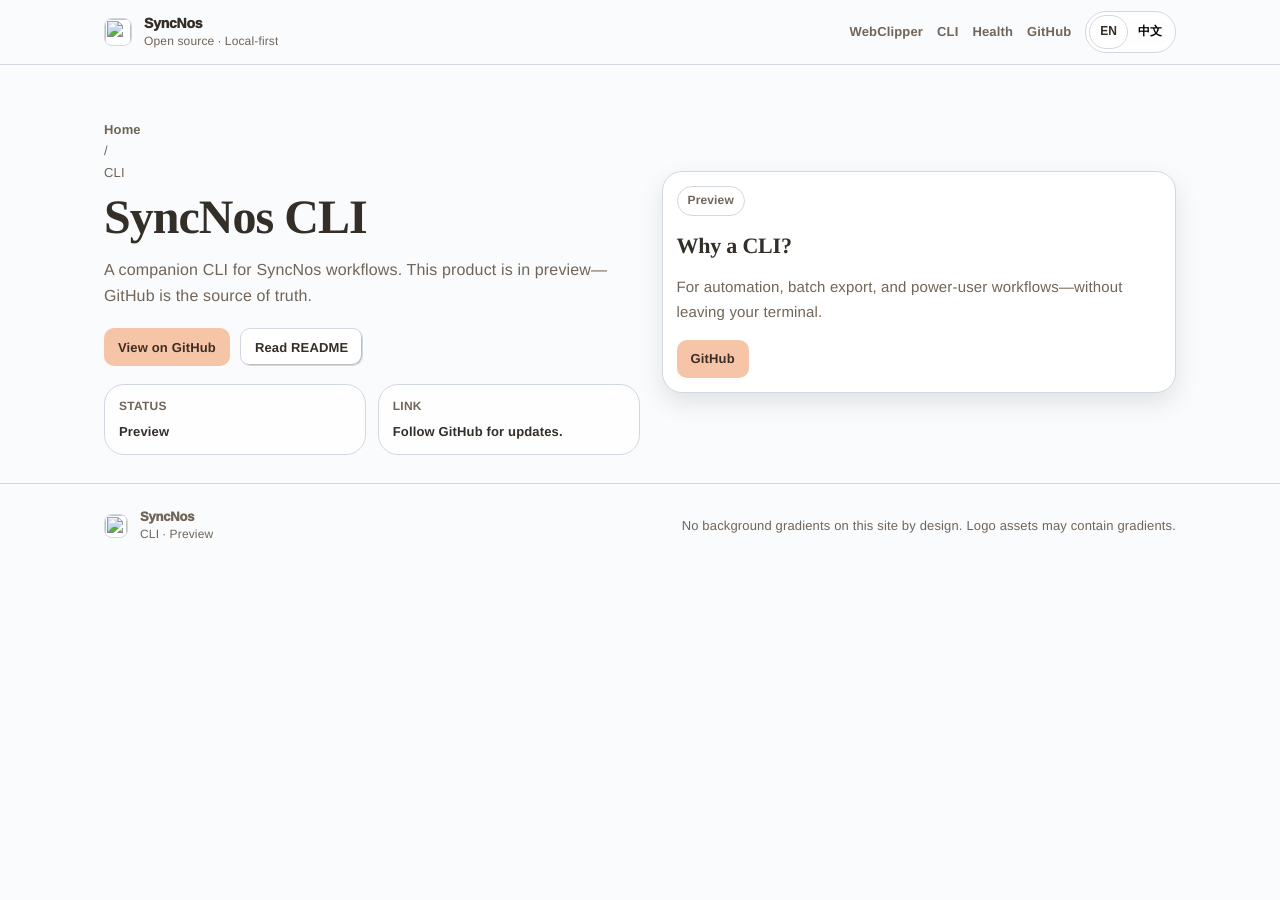
==== cli/index.html @ 14abb3d2 "feat: add product pages" ====
<!doctype html>
<html lang="en" data-lang="en">
  <head>
    <meta charset="UTF-8" />
    <meta name="viewport" content="width=device-width, initial-scale=1.0" />
    <title>SyncNos CLI</title>
    <meta name="description" content="SyncNos CLI (preview). Follow the GitHub repository for the latest status." />
    <link rel="icon" href="../assets/icon-128.png" />
    <link rel="stylesheet" href="../assets/site.css" />
  </head>
  <body>
    <header class="sn-nav" role="banner">
      <div class="container sn-nav-inner">
        <a class="brand" href="../" aria-label="SyncNos home">
          <div class="brand-mark" aria-hidden="true">
            <img src="../assets/icon-128.png" alt="" />
          </div>
          <div style="min-width: 0">
            <div class="brand-title">SyncNos</div>
            <div class="brand-subtitle">
              <span class="lang-en">Open source · Local-first</span>
              <span class="lang-zh">开源 · 本地优先</span>
            </div>
          </div>
        </a>

        <nav class="nav-links" aria-label="Primary">
          <a class="nav-link" href="../webclipper/">
            <span class="lang-en">WebClipper</span>
            <span class="lang-zh">WebClipper</span>
          </a>
          <a class="nav-link" href="../cli/">
            <span class="lang-en">CLI</span>
            <span class="lang-zh">CLI</span>
          </a>
          <a class="nav-link" href="../health/">
            <span class="lang-en">Health</span>
            <span class="lang-zh">Health</span>
          </a>
          <a class="nav-link" href="https://github.com/SyncNos/SyncNos-CLI" target="_blank" rel="noreferrer">
            <span class="lang-en">GitHub</span>
            <span class="lang-zh">GitHub</span>
          </a>

          <div class="lang-pill" role="group" aria-label="Language">
            <button type="button" data-set-lang="en" aria-pressed="false">EN</button>
            <button type="button" data-set-lang="zh" aria-pressed="false">中文</button>
          </div>
        </nav>
      </div>
    </header>

    <main>
      <section class="hero">
        <div class="container hero-grid">
          <div>
            <div class="crumbs">
              <a href="../">
                <span class="lang-en">Home</span>
                <span class="lang-zh">首页</span>
              </a>
              <span aria-hidden="true"> / </span>
              <span>
                <span class="lang-en">CLI</span>
                <span class="lang-zh">CLI</span>
              </span>
            </div>

            <h1 style="margin-top: 10px">
              <span class="lang-en">SyncNos CLI</span>
              <span class="lang-zh">SyncNos CLI</span>
            </h1>

            <p class="lede">
              <span class="lang-en"
                >A companion CLI for SyncNos workflows. This product is in preview—GitHub is the source of truth.</span
              >
              <span class="lang-zh">SyncNos 工作流的命令行工具。当前为预告阶段：进展以 GitHub 为准。</span>
            </p>

            <div class="hero-actions">
              <a class="sn-btn sn-btn--filled" href="https://github.com/SyncNos/SyncNos-CLI" target="_blank" rel="noreferrer">
                <span class="lang-en">View on GitHub</span>
                <span class="lang-zh">去 GitHub 看源码</span>
              </a>
              <a class="sn-btn" href="https://github.com/SyncNos/SyncNos-CLI#readme" target="_blank" rel="noreferrer">
                <span class="lang-en">Read README</span>
                <span class="lang-zh">看 README</span>
              </a>
            </div>

            <div class="kpis" aria-label="Status">
              <div class="kpi">
                <div class="label">
                  <span class="lang-en">STATUS</span>
                  <span class="lang-zh">状态</span>
                </div>
                <div class="value">
                  <span class="lang-en">Preview</span>
                  <span class="lang-zh">预告</span>
                </div>
              </div>
              <div class="kpi">
                <div class="label">
                  <span class="lang-en">LINK</span>
                  <span class="lang-zh">入口</span>
                </div>
                <div class="value">
                  <span class="lang-en">Follow GitHub for updates.</span>
                  <span class="lang-zh">关注 GitHub 获取更新。</span>
                </div>
              </div>
            </div>
          </div>

          <div class="proof" aria-label="Preview card">
            <article class="card" style="padding: 14px">
              <div class="badge">
                <span class="lang-en">Preview</span>
                <span class="lang-zh">预告</span>
              </div>
              <h2 class="section-title" style="margin-top: 12px">
                <span class="lang-en">Why a CLI?</span>
                <span class="lang-zh">为什么要 CLI？</span>
              </h2>
              <p class="muted" style="margin: 0; max-width: 70ch">
                <span class="lang-en">For automation, batch export, and power-user workflows—without leaving your terminal.</span>
                <span class="lang-zh">用于自动化、批量导出与高频工作流：不离开终端。</span>
              </p>
              <div class="hero-actions" style="margin-top: 14px">
                <a class="sn-btn sn-btn--filled" href="https://github.com/SyncNos/SyncNos-CLI" target="_blank" rel="noreferrer">
                  <span class="lang-en">GitHub</span>
                  <span class="lang-zh">GitHub</span>
                </a>
              </div>
            </article>
          </div>
        </div>
      </section>

      <section class="footer" role="contentinfo">
        <div class="container footer-inner">
          <div class="brand" aria-label="Brand footer">
            <div class="brand-mark" aria-hidden="true" style="width: 24px; height: 24px">
              <img src="../assets/icon-128.png" alt="" />
            </div>
            <div>
              <div class="brand-title" style="font-size: 13px">SyncNos</div>
              <div class="brand-subtitle">
                <span class="lang-en">CLI · Preview</span>
                <span class="lang-zh">CLI · 预告</span>
              </div>
            </div>
          </div>
          <div class="fineprint">
            <span class="lang-en">No background gradients on this site by design. Logo assets may contain gradients.</span>
            <span class="lang-zh">本页刻意不使用渐变背景；Logo 素材自带渐变不在限制范围内。</span>
          </div>
        </div>
      </section>
    </main>

    <script src="../assets/site.js"></script>
  </body>
</html>
---- assets/site.css ----
:root {
  color-scheme: light dark;

  /* ===== SyncNos WebClipper tokens (copied) ===== */
  --bg-primary: rgb(250 251 252);
  --bg-sunken: rgb(255 255 255);
  --bg-card: rgb(255 255 255);
  --bg-overlay: rgba(0, 0, 0, 0.42);

  --text-primary: rgb(52 46 40);
  --text-secondary: rgb(113 101 89);

  --accent: rgb(246 196 166);
  --accent-foreground: rgb(62 45 36);
  --accent-hover: rgba(246, 196, 166, 0.86);
  --accent-active: rgb(234 182 150);
  --secondary: rgb(123 196 160);
  --secondary-foreground: rgb(26 43 34);
  --tertiary: rgb(232 200 106);
  --tertiary-foreground: rgb(44 48 56);

  --error: rgb(229 62 62);
  --error-foreground: rgb(255 255 255);
  --warning: rgb(214 158 46);
  --warning-foreground: rgb(44 48 56);
  --success: rgb(56 161 105);
  --success-foreground: rgb(255 255 255);
  --info: rgb(49 130 206);
  --info-foreground: rgb(255 255 255);

  --border: rgb(210 216 226);
  --focus-ring: var(--accent);
  --card-shadow: 0 10px 24px rgb(0 0 0 / 10%);
  --surface-inset-highlight: rgb(255 255 255 / 55%);

  --markdown-font-medium:
    'Charter', 'Iowan Old Style', 'Palatino Linotype', 'Georgia', 'Noto Serif CJK SC', 'Source Han Serif SC',
    'Songti SC', serif;
  --markdown-font-notion:
    ui-sans-serif, -apple-system, BlinkMacSystemFont, 'Segoe UI', 'Inter', 'Noto Sans CJK SC', 'Source Han Sans SC',
    'PingFang SC', 'Hiragino Sans GB', 'Microsoft YaHei', sans-serif;

  --radius-outer: 24px;
  --radius-card: 20px;
  --radius-control: 12px;
  --radius-chip: 10px;
  --radius-inline: 8px;
  --radius-pill: 999px;

  --page-max: 1120px;
  --page-gutter: 24px;
}

@media (prefers-color-scheme: dark) {
  :root {
    --bg-primary: rgb(26 28 32);
    --bg-sunken: rgb(20 22 24);
    --bg-card: rgb(38 40 48);
    --bg-overlay: rgba(0, 0, 0, 0.65);

    --text-primary: rgb(220 224 232);
    --text-secondary: rgb(139 145 154);

    --accent: rgb(255 212 194);
    --accent-foreground: rgb(26 28 32);
    --accent-hover: rgba(255, 212, 194, 0.85);
    --accent-active: rgb(240 198 180);
    --secondary: rgb(106 175 142);
    --secondary-foreground: rgb(26 28 32);
    --tertiary: rgb(212 184 94);
    --tertiary-foreground: rgb(26 28 32);

    --error: rgb(252 129 129);
    --error-foreground: rgb(26 28 32);
    --warning: rgb(236 201 75);
    --warning-foreground: rgb(26 28 32);
    --success: rgb(104 211 145);
    --success-foreground: rgb(26 28 32);
    --info: rgb(99 179 237);
    --info-foreground: rgb(26 28 32);

    --border: rgb(54 56 64);
    --card-shadow: 0 12px 28px rgb(0 0 0 / 36%);
    --surface-inset-highlight: rgb(255 255 255 / 14%);
  }
}

* {
  box-sizing: border-box;
}

html,
body {
  height: 100%;
}

body {
  margin: 0;
  background: var(--bg-primary);
  color: var(--text-primary);
  font: 15px/1.65 var(--markdown-font-notion);
  letter-spacing: 0.01em;
  text-rendering: geometricPrecision;
}

a {
  color: inherit;
  text-decoration: none;
}

a:hover {
  text-decoration: underline;
  text-decoration-thickness: 1px;
  text-underline-offset: 3px;
}

.container {
  max-width: var(--page-max);
  margin: 0 auto;
  padding: 0 var(--page-gutter);
}

.sn-nav {
  position: sticky;
  top: 0;
  z-index: 20;
  background: color-mix(in srgb, var(--bg-primary) 88%, transparent);
  backdrop-filter: blur(10px) saturate(150%);
  border-bottom: 1px solid var(--border);
}

.sn-nav-inner {
  display: flex;
  align-items: center;
  justify-content: space-between;
  gap: 16px;
  min-height: 64px;
}

.brand {
  display: flex;
  align-items: center;
  gap: 12px;
  min-width: 0;
}

.brand-mark {
  width: 28px;
  height: 28px;
  border-radius: var(--radius-inline);
  border: 1px solid var(--border);
  background: var(--bg-card);
  display: grid;
  place-items: center;
  overflow: hidden;
}

.brand-mark img {
  width: 100%;
  height: 100%;
  display: block;
}

.brand-title {
  font-weight: 950;
  letter-spacing: -0.015em;
  font-size: 14px;
  line-height: 1.1;
}

.brand-subtitle {
  font-size: 12px;
  color: var(--text-secondary);
  line-height: 1.2;
  margin-top: 3px;
  white-space: nowrap;
  overflow: hidden;
  text-overflow: ellipsis;
  max-width: 42vw;
}

.nav-links {
  display: flex;
  align-items: center;
  gap: 14px;
}

@media (max-width: 860px) {
  .nav-links .nav-link {
    display: none;
  }
}

.nav-link {
  color: var(--text-secondary);
  font-weight: 850;
  font-size: 13px;
}

.lang-pill {
  display: inline-flex;
  align-items: center;
  padding: 3px;
  border-radius: var(--radius-pill);
  border: 1px solid var(--border);
  background: color-mix(in srgb, var(--bg-card) 88%, transparent);
  backdrop-filter: blur(8px);
}

.lang-pill button {
  appearance: none;
  border: 0;
  background: transparent;
  padding: 6px 10px;
  font: inherit;
  font-size: 12px;
  font-weight: 900;
  border-radius: var(--radius-pill);
  cursor: pointer;
}

.lang-pill button[aria-pressed='true'] {
  background: var(--bg-sunken);
  color: var(--text-primary);
  border: 1px solid var(--border);
}

.sn-btn {
  appearance: none;
  font: inherit;
  text-decoration: none;
  user-select: none;
  display: inline-flex;
  align-items: center;
  justify-content: center;
  gap: 8px;
  min-height: 38px;
  padding: 0 14px;
  border-radius: var(--radius-chip);
  cursor: pointer;
  font-size: 13px;
  font-weight: 900;
  line-height: 1;
  --btn-surface: var(--bg-card);
  --btn-stroke-tl: color-mix(in srgb, var(--btn-surface) 62%, white);
  --btn-stroke-br: color-mix(in srgb, var(--btn-surface) 74%, black);
  border: 1px solid var(--border);
  background: var(--bg-card);
  color: var(--text-primary);
  box-shadow:
    inset 1px 1px 0 var(--btn-stroke-tl),
    inset -1px -1px 0 var(--btn-stroke-br);
  transition:
    background-color 160ms ease,
    border-color 160ms ease,
    color 160ms ease,
    box-shadow 120ms ease,
    transform 120ms ease,
    opacity 160ms ease;
}

.sn-btn:hover {
  text-decoration: none;
}

.sn-btn:active {
  box-shadow:
    inset 1px 1px 0 var(--btn-stroke-br),
    inset -1px -1px 0 var(--btn-stroke-tl);
  transform: translateY(1px);
}

.sn-btn:focus-visible {
  outline: 2px solid var(--focus-ring);
  outline-offset: 2px;
}

.sn-btn--filled {
  --btn-surface: var(--accent);
  border: 0;
  background: var(--accent);
  color: var(--accent-foreground);
  box-shadow: none;
}

.sn-btn--filled:hover {
  background: var(--accent-hover);
}

.sn-btn--filled:active {
  background: var(--accent-active);
}

.sn-btn--ghost {
  background: color-mix(in srgb, var(--bg-card) 88%, transparent);
  backdrop-filter: blur(8px);
}

.badge {
  display: inline-flex;
  align-items: center;
  gap: 6px;
  padding: 4px 10px;
  border-radius: var(--radius-pill);
  border: 1px solid var(--border);
  background: var(--bg-card);
  font-size: 12px;
  font-weight: 850;
  color: var(--text-secondary);
}

.card {
  border-radius: var(--radius-card);
  border: 1px solid var(--border);
  background: var(--bg-card);
  box-shadow: var(--card-shadow);
}

.section {
  padding: 56px 0;
}

.section-title {
  font-family: var(--markdown-font-medium);
  font-size: 22px;
  font-weight: 900;
  letter-spacing: -0.01em;
  margin: 0 0 12px;
}

.muted {
  color: var(--text-secondary);
}

.grid-2 {
  display: grid;
  grid-template-columns: repeat(2, minmax(0, 1fr));
  gap: 20px;
}

@media (max-width: 980px) {
  .grid-2 {
    grid-template-columns: 1fr;
  }
}

.shot {
  width: 100%;
  display: block;
  border-radius: var(--radius-card);
  border: 1px solid var(--border);
  background: var(--bg-sunken);
  box-shadow: 0 14px 28px rgb(0 0 0 / 12%);
}

/* ===== Demo A layout primitives ===== */
.hero {
  padding: 44px 0 28px;
}

.hero-grid {
  display: grid;
  grid-template-columns: minmax(0, 1.02fr) minmax(0, 0.98fr);
  gap: 22px;
  align-items: center;
}

@media (max-width: 980px) {
  .hero-grid {
    grid-template-columns: 1fr;
  }
}

.hero h1 {
  font-family: var(--markdown-font-medium);
  letter-spacing: -0.02em;
  margin: 14px 0 14px;
  font-size: 48px;
  line-height: 1.05;
}

@media (max-width: 520px) {
  .hero h1 {
    font-size: 40px;
  }
}

.hero p.lede {
  margin: 0;
  color: var(--text-secondary);
  font-size: 16px;
  line-height: 1.65;
  max-width: 62ch;
}

.hero-actions {
  margin-top: 18px;
  display: flex;
  gap: 10px;
  flex-wrap: wrap;
  align-items: center;
}

.proof {
  display: grid;
  gap: 12px;
}

.stack {
  position: relative;
  padding: 14px;
  border-radius: var(--radius-outer);
  border: 1px solid var(--border);
  background: var(--bg-card);
  box-shadow: var(--card-shadow);
}

.stack .shot.primary {
  border-radius: var(--radius-card);
}

.stack .shot.secondary {
  width: min(72%, 520px);
  position: absolute;
  right: 12px;
  bottom: 12px;
  border-radius: var(--radius-control);
  transform: rotate(0.4deg);
  box-shadow: 0 18px 44px rgb(0 0 0 / 18%);
}

.kpis {
  display: grid;
  grid-template-columns: repeat(2, minmax(0, 1fr));
  gap: 12px;
  margin-top: 18px;
}

@media (max-width: 520px) {
  .kpis {
    grid-template-columns: 1fr;
  }
}

.kpi {
  border-radius: var(--radius-card);
  border: 1px solid var(--border);
  background: color-mix(in srgb, var(--bg-card) 88%, transparent);
  padding: 12px 14px;
}

.kpi .label {
  font-size: 12px;
  font-weight: 900;
  color: var(--text-secondary);
  letter-spacing: 0.02em;
}

.kpi .value {
  margin-top: 6px;
  font-size: 13px;
  font-weight: 850;
  line-height: 1.45;
}

.split {
  display: grid;
  grid-template-columns: minmax(0, 1fr) minmax(0, 1fr);
  gap: 20px;
  align-items: start;
}

@media (max-width: 980px) {
  .split {
    grid-template-columns: 1fr;
  }
}

.list {
  margin: 0;
  padding: 0;
  list-style: none;
  display: grid;
  gap: 10px;
}

.list li {
  padding: 10px 12px;
  border-radius: var(--radius-control);
  border: 1px solid var(--border);
  background: var(--bg-card);
  display: grid;
  gap: 4px;
}

.list .t {
  font-weight: 950;
  font-size: 13px;
}

.list .d {
  color: var(--text-secondary);
  font-size: 13px;
  line-height: 1.55;
}

.products {
  display: grid;
  grid-template-columns: repeat(3, minmax(0, 1fr));
  gap: 14px;
}

@media (max-width: 980px) {
  .products {
    grid-template-columns: 1fr;
  }
}

.p-card {
  padding: 14px;
}

.p-head {
  display: flex;
  align-items: center;
  justify-content: space-between;
  gap: 10px;
}

.p-title {
  font-weight: 950;
  font-size: 14px;
}

.p-desc {
  color: var(--text-secondary);
  font-size: 13px;
  line-height: 1.6;
  margin-top: 10px;
}

.p-actions {
  margin-top: 14px;
  display: flex;
  gap: 10px;
  flex-wrap: wrap;
}

.crumbs {
  margin-top: 10px;
  font-size: 13px;
  color: var(--text-secondary);
}

.crumbs a {
  color: inherit;
  font-weight: 900;
}

.footer {
  border-top: 1px solid var(--border);
  padding: 26px 0 40px;
  color: var(--text-secondary);
  font-size: 13px;
}

.footer-inner {
  display: flex;
  gap: 14px;
  align-items: center;
  justify-content: space-between;
  flex-wrap: wrap;
}

.fineprint {
  max-width: 70ch;
  line-height: 1.55;
}

.lang-en,
.lang-zh {
  display: none;
}

html[data-lang='en'] .lang-en {
  display: block;
}

html[data-lang='zh'] .lang-zh {
  display: block;
}

@media (prefers-reduced-motion: reduce) {
  * {
    transition-duration: 0ms !important;
    animation-duration: 0ms !important;
    scroll-behavior: auto !important;
  }
}
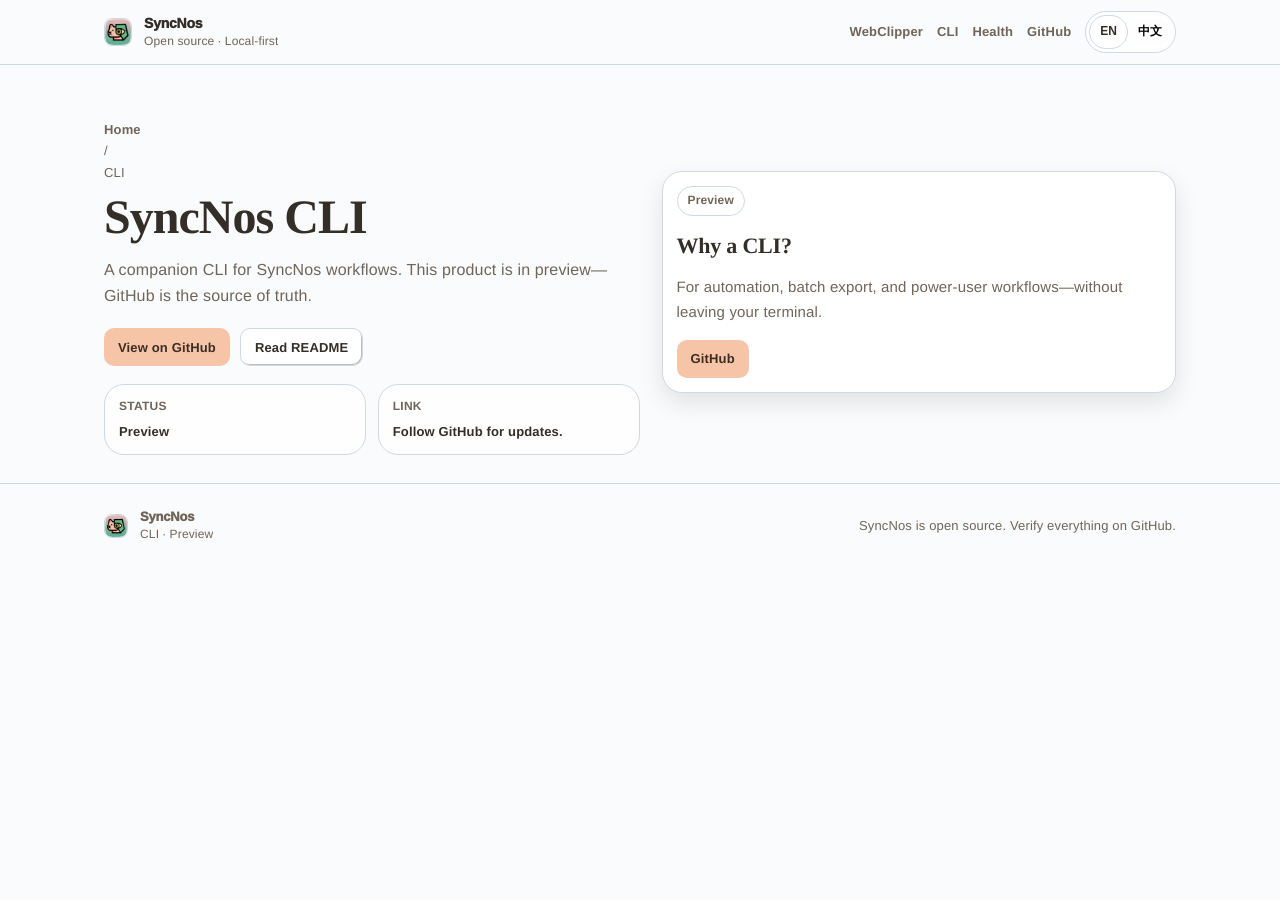
==== commit a17f6c27: "chore: remove gradient disclaimer copy" ====
--- a/cli/index.html
+++ b/cli/index.html
@@ -153,8 +153,8 @@
             </div>
           </div>
           <div class="fineprint">
-            <span class="lang-en">No background gradients on this site by design. Logo assets may contain gradients.</span>
-            <span class="lang-zh">本页刻意不使用渐变背景；Logo 素材自带渐变不在限制范围内。</span>
+            <span class="lang-en">SyncNos is open source. Verify everything on GitHub.</span>
+            <span class="lang-zh">SyncNos 是开源项目：欢迎在 GitHub 上审计与验证。</span>
           </div>
         </div>
       </section>
@@ -163,4 +163,3 @@
     <script src="../assets/site.js"></script>
   </body>
 </html>
-
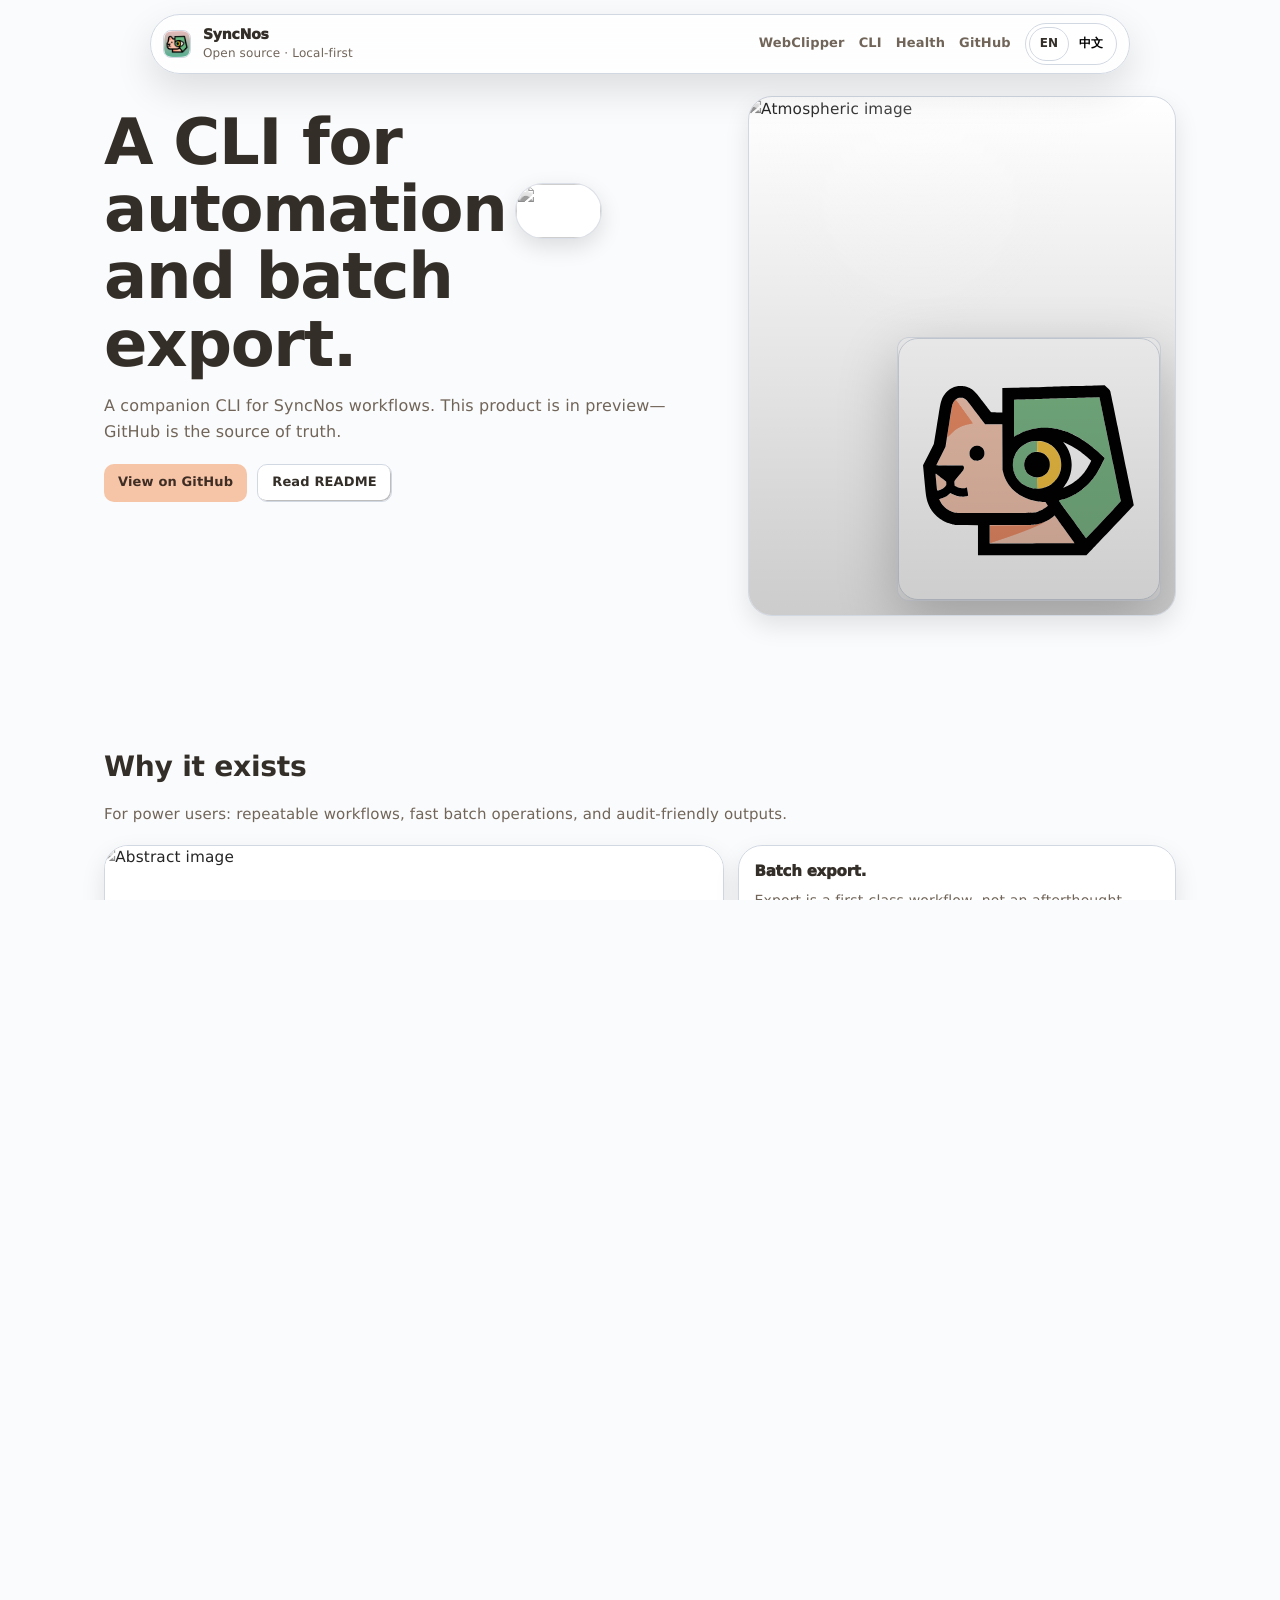
==== commit d6d767e6: "feat: P3-T2 - 迁移 CLI 页面到新设计语言" ====
--- a/cli/index.html
+++ b/cli/index.html
@@ -50,31 +50,25 @@
       </div>
     </header>
 
-    <main>
-      <section class="hero">
+    <main class="sn-main">
+      <section class="sn-section hero sn-attention" id="attention">
         <div class="container hero-grid">
-          <div>
-            <div class="crumbs">
-              <a href="../">
-                <span class="lang-en">Home</span>
-                <span class="lang-zh">首页</span>
-              </a>
-              <span aria-hidden="true"> / </span>
-              <span>
-                <span class="lang-en">CLI</span>
-                <span class="lang-zh">CLI</span>
-              </span>
-            </div>
-
-            <h1 style="margin-top: 10px">
-              <span class="lang-en">SyncNos CLI</span>
-              <span class="lang-zh">SyncNos CLI</span>
+          <div class="hero-copy">
+            <h1>
+              <span class="lang-en"
+                >A CLI for automation<span class="inline-type-image" aria-hidden="true"
+                  ><img src="https://picsum.photos/seed/syncnos-cli-inline/320/200" alt="" /></span
+                > and batch export.</span
+              >
+              <span class="lang-zh"
+                >为自动化<span class="inline-type-image" aria-hidden="true"
+                  ><img src="https://picsum.photos/seed/syncnos-cli-inline/320/200" alt="" /></span
+                >与批量导出而生的 CLI。</span
+              >
             </h1>
 
             <p class="lede">
-              <span class="lang-en"
-                >A companion CLI for SyncNos workflows. This product is in preview—GitHub is the source of truth.</span
-              >
+              <span class="lang-en">A companion CLI for SyncNos workflows. This product is in preview—GitHub is the source of truth.</span>
               <span class="lang-zh">SyncNos 工作流的命令行工具。当前为预告阶段：进展以 GitHub 为准。</span>
             </p>
 
@@ -83,83 +77,315 @@
                 <span class="lang-en">View on GitHub</span>
                 <span class="lang-zh">去 GitHub 看源码</span>
               </a>
-              <a class="sn-btn" href="https://github.com/SyncNos/SyncNos-CLI#readme" target="_blank" rel="noreferrer">
+              <a class="sn-btn sn-btn--ghost" href="https://github.com/SyncNos/SyncNos-CLI#readme" target="_blank" rel="noreferrer">
                 <span class="lang-en">Read README</span>
                 <span class="lang-zh">看 README</span>
               </a>
             </div>
-
-            <div class="kpis" aria-label="Status">
-              <div class="kpi">
-                <div class="label">
-                  <span class="lang-en">STATUS</span>
-                  <span class="lang-zh">状态</span>
-                </div>
-                <div class="value">
-                  <span class="lang-en">Preview</span>
-                  <span class="lang-zh">预告</span>
-                </div>
-              </div>
-              <div class="kpi">
-                <div class="label">
-                  <span class="lang-en">LINK</span>
-                  <span class="lang-zh">入口</span>
-                </div>
-                <div class="value">
-                  <span class="lang-en">Follow GitHub for updates.</span>
-                  <span class="lang-zh">关注 GitHub 获取更新。</span>
-                </div>
-              </div>
-            </div>
-          </div>
-
-          <div class="proof" aria-label="Preview card">
-            <article class="card" style="padding: 14px">
-              <div class="badge">
-                <span class="lang-en">Preview</span>
-                <span class="lang-zh">预告</span>
-              </div>
-              <h2 class="section-title" style="margin-top: 12px">
-                <span class="lang-en">Why a CLI?</span>
-                <span class="lang-zh">为什么要 CLI？</span>
-              </h2>
-              <p class="muted" style="margin: 0; max-width: 70ch">
-                <span class="lang-en">For automation, batch export, and power-user workflows—without leaving your terminal.</span>
-                <span class="lang-zh">用于自动化、批量导出与高频工作流：不离开终端。</span>
-              </p>
-              <div class="hero-actions" style="margin-top: 14px">
-                <a class="sn-btn sn-btn--filled" href="https://github.com/SyncNos/SyncNos-CLI" target="_blank" rel="noreferrer">
-                  <span class="lang-en">GitHub</span>
-                  <span class="lang-zh">GitHub</span>
-                </a>
-              </div>
-            </article>
+          </div>
+
+          <div class="hero-media" aria-label="Hero image">
+            <div class="hero-media-frame">
+              <img class="hero-media-bg" src="https://picsum.photos/seed/syncnos-cli/1920/1400" alt="Atmospheric image" />
+              <div class="hero-media-proof">
+                <img class="shot" src="../assets/syncnos-logo.svg" alt="SyncNos logo" />
+              </div>
+            </div>
           </div>
         </div>
       </section>
 
-      <section class="footer" role="contentinfo">
-        <div class="container footer-inner">
-          <div class="brand" aria-label="Brand footer">
-            <div class="brand-mark" aria-hidden="true" style="width: 24px; height: 24px">
-              <img src="../assets/icon-128.png" alt="" />
-            </div>
-            <div>
-              <div class="brand-title" style="font-size: 13px">SyncNos</div>
-              <div class="brand-subtitle">
-                <span class="lang-en">CLI · Preview</span>
-                <span class="lang-zh">CLI · 预告</span>
-              </div>
-            </div>
-          </div>
-          <div class="fineprint">
-            <span class="lang-en">SyncNos is open source. Verify everything on GitHub.</span>
-            <span class="lang-zh">SyncNos 是开源项目：欢迎在 GitHub 上审计与验证。</span>
+      <section class="sn-section sn-interest" id="interest" aria-label="Interest">
+        <div class="container">
+          <h2 class="section-title">
+            <span class="lang-en">Why it exists</span>
+            <span class="lang-zh">它为什么存在</span>
+          </h2>
+          <p class="muted" style="margin: 0 0 18px; max-width: 78ch">
+            <span class="lang-en">For power users: repeatable workflows, fast batch operations, and audit-friendly outputs.</span>
+            <span class="lang-zh">为高频工作流而生：可复现、可批量、可审计的输出。</span>
+          </p>
+
+          <div class="sn-bento" aria-label="Key features">
+            <article class="bento-card bento-a" aria-label="Automation">
+              <div class="bento-media">
+                <img class="bento-img" src="https://picsum.photos/seed/syncnos-cli-automation/1600/1000" alt="Abstract image" />
+              </div>
+              <div class="bento-body">
+                <div class="bento-title">
+                  <span class="lang-en">Automation-ready by design.</span>
+                  <span class="lang-zh">天生适合自动化。</span>
+                </div>
+                <div class="bento-desc muted">
+                  <span class="lang-en">Scriptable entry points for batch export and integrations.</span>
+                  <span class="lang-zh">可脚本化入口，用于批量导出与集成。</span>
+                </div>
+                <div class="bento-actions">
+                  <a class="sn-btn sn-btn--filled" href="https://github.com/SyncNos/SyncNos-CLI" target="_blank" rel="noreferrer">
+                    <span class="lang-en">GitHub</span>
+                    <span class="lang-zh">GitHub</span>
+                  </a>
+                  <a class="sn-btn" href="../">
+                    <span class="lang-en">Home</span>
+                    <span class="lang-zh">首页</span>
+                  </a>
+                </div>
+              </div>
+            </article>
+
+            <article class="bento-card bento-b" aria-label="Batch export">
+              <div class="bento-body">
+                <div class="bento-title">
+                  <span class="lang-en">Batch export.</span>
+                  <span class="lang-zh">批量导出。</span>
+                </div>
+                <div class="bento-desc muted">
+                  <span class="lang-en">Export is a first-class workflow, not an afterthought.</span>
+                  <span class="lang-zh">导出是第一等工作流，而不是补丁。</span>
+                </div>
+              </div>
+              <div class="bento-media">
+                <img class="bento-img" src="https://picsum.photos/seed/syncnos-cli-export/1200/800" alt="Abstract image" />
+              </div>
+            </article>
+
+            <article class="bento-card bento-c" aria-label="Pipelines">
+              <div class="bento-body">
+                <div class="bento-title">
+                  <span class="lang-en">Pipelines.</span>
+                  <span class="lang-zh">管道。</span>
+                </div>
+                <div class="bento-desc muted">
+                  <span class="lang-en">Compose steps and keep them auditable end-to-end.</span>
+                  <span class="lang-zh">把步骤组合起来，并保持端到端可审计。</span>
+                </div>
+              </div>
+              <div class="bento-media">
+                <img class="bento-img" src="https://picsum.photos/seed/syncnos-cli-pipeline/1200/800" alt="Abstract image" />
+              </div>
+            </article>
+
+            <article class="bento-card bento-d" aria-label="Status">
+              <div class="bento-body">
+                <div class="bento-title">
+                  <span class="lang-en">Status and expectations.</span>
+                  <span class="lang-zh">状态与预期。</span>
+                </div>
+                <div class="bento-desc muted">
+                  <span class="lang-en">This page is a preview. The repository is the source of truth.</span>
+                  <span class="lang-zh">此页为预告，仓库为事实源。</span>
+                </div>
+                <div class="bento-kpis" aria-label="Key claims">
+                  <div class="bento-kpi">
+                    <div class="k">
+                      <span class="lang-en">STATUS</span>
+                      <span class="lang-zh">状态</span>
+                    </div>
+                    <div class="v">
+                      <span class="lang-en">Preview</span>
+                      <span class="lang-zh">预告</span>
+                    </div>
+                  </div>
+                  <div class="bento-kpi">
+                    <div class="k">
+                      <span class="lang-en">SOURCE</span>
+                      <span class="lang-zh">事实源</span>
+                    </div>
+                    <div class="v">
+                      <span class="lang-en">GitHub repository</span>
+                      <span class="lang-zh">GitHub 仓库</span>
+                    </div>
+                  </div>
+                </div>
+              </div>
+            </article>
+          </div>
+
+          <div class="sn-marquee" aria-label="Principles">
+            <div class="marquee-track" aria-label="Scrolling marquee">
+              <div class="marquee-group">
+                <span class="marquee-item">Automation</span><span class="marquee-dot" aria-hidden="true"></span>
+                <span class="marquee-item">Batch export</span><span class="marquee-dot" aria-hidden="true"></span>
+                <span class="marquee-item">Pipelines</span><span class="marquee-dot" aria-hidden="true"></span>
+                <span class="marquee-item">Auditable</span><span class="marquee-dot" aria-hidden="true"></span>
+                <span class="marquee-item">Local-first</span><span class="marquee-dot" aria-hidden="true"></span>
+              </div>
+              <div class="marquee-group" aria-hidden="true">
+                <span class="marquee-item">Automation</span><span class="marquee-dot" aria-hidden="true"></span>
+                <span class="marquee-item">Batch export</span><span class="marquee-dot" aria-hidden="true"></span>
+                <span class="marquee-item">Pipelines</span><span class="marquee-dot" aria-hidden="true"></span>
+                <span class="marquee-item">Auditable</span><span class="marquee-dot" aria-hidden="true"></span>
+                <span class="marquee-item">Local-first</span><span class="marquee-dot" aria-hidden="true"></span>
+              </div>
+            </div>
+          </div>
+
+          <div class="sn-accordions" aria-label="Deep dive">
+            <div class="section-title" style="margin: 26px 0 14px">
+              <span class="lang-en">What it unlocks</span>
+              <span class="lang-zh">它解锁什么</span>
+            </div>
+
+            <div class="h-accordions" data-active-index="0">
+              <div class="ha-panel">
+                <button class="ha-trigger" type="button">
+                  <span class="lang-en">Scripts</span>
+                  <span class="lang-zh">脚本</span>
+                </button>
+                <div class="ha-content">
+                  <div class="ha-text muted">
+                    <span class="lang-en">Repeat tasks with confidence.</span>
+                    <span class="lang-zh">让重复任务可控。</span>
+                  </div>
+                  <img class="ha-img" src="https://picsum.photos/seed/syncnos-cli-scripts/1400/900" alt="Abstract image" />
+                </div>
+              </div>
+
+              <div class="ha-panel">
+                <button class="ha-trigger" type="button">
+                  <span class="lang-en">Exports</span>
+                  <span class="lang-zh">导出</span>
+                </button>
+                <div class="ha-content">
+                  <div class="ha-text muted">
+                    <span class="lang-en">Archive stays yours, not trapped in a UI.</span>
+                    <span class="lang-zh">归档不被 UI 绑住。</span>
+                  </div>
+                  <img class="ha-img" src="https://picsum.photos/seed/syncnos-cli-exports/1400/900" alt="Abstract image" />
+                </div>
+              </div>
+
+              <div class="ha-panel">
+                <button class="ha-trigger" type="button">
+                  <span class="lang-en">Integrations</span>
+                  <span class="lang-zh">集成</span>
+                </button>
+                <div class="ha-content">
+                  <div class="ha-text muted">
+                    <span class="lang-en">Compose steps into pipelines.</span>
+                    <span class="lang-zh">把步骤组合成管道。</span>
+                  </div>
+                  <img class="ha-img" src="https://picsum.photos/seed/syncnos-cli-integrations/1400/900" alt="Abstract image" />
+                </div>
+              </div>
+
+              <div class="ha-panel">
+                <button class="ha-trigger" type="button">
+                  <span class="lang-en">Audit</span>
+                  <span class="lang-zh">审计</span>
+                </button>
+                <div class="ha-content">
+                  <div class="ha-text muted">
+                    <span class="lang-en">Inspectable behavior, end to end.</span>
+                    <span class="lang-zh">端到端可审计。</span>
+                  </div>
+                  <img class="ha-img" src="https://picsum.photos/seed/syncnos-cli-audit/1400/900" alt="Abstract image" />
+                </div>
+              </div>
+            </div>
           </div>
         </div>
       </section>
+
+      <section class="sn-section sn-desire" id="desire">
+        <div class="container sn-pin-split" data-motion="pin-split">
+          <div class="pin-left">
+            <h2 class="section-title">
+              <span class="lang-en">A scroll-driven outline.</span>
+              <span class="lang-zh">一段滚动式大纲。</span>
+            </h2>
+            <p class="muted" style="margin: 0; max-width: 68ch">
+              <span class="lang-en">A preview of the workflow the CLI will make repeatable.</span>
+              <span class="lang-zh">CLI 将让这些工作流更可复现。</span>
+            </p>
+          </div>
+
+          <div class="pin-right" aria-label="Scroll gallery">
+            <div class="pin-gallery">
+              <figure class="gallery-item">
+                <div class="gallery-media">
+                  <img class="gallery-img" src="https://picsum.photos/seed/syncnos-cli-step-1/1600/1000" alt="Abstract image" />
+                </div>
+                <figcaption class="gallery-cap muted">
+                  <span class="lang-en">Batch export as a command.</span>
+                  <span class="lang-zh">把批量导出变成命令。</span>
+                </figcaption>
+              </figure>
+
+              <figure class="gallery-item">
+                <div class="gallery-media">
+                  <img class="gallery-img" src="https://picsum.photos/seed/syncnos-cli-step-2/1600/1000" alt="Abstract image" />
+                </div>
+                <figcaption class="gallery-cap muted">
+                  <span class="lang-en">Chain steps into pipelines.</span>
+                  <span class="lang-zh">把步骤串成管道。</span>
+                </figcaption>
+              </figure>
+
+              <figure class="gallery-item">
+                <div class="gallery-media">
+                  <img class="gallery-img" src="https://picsum.photos/seed/syncnos-cli-step-3/1600/1000" alt="Abstract image" />
+                </div>
+                <figcaption class="gallery-cap muted">
+                  <span class="lang-en">Keep the output inspectable.</span>
+                  <span class="lang-zh">保持输出可审计。</span>
+                </figcaption>
+              </figure>
+            </div>
+          </div>
+        </div>
+      </section>
+
+      <section class="sn-section sn-action" id="action">
+        <div class="container">
+          <div class="card" style="padding: 22px; display: grid; gap: 10px; align-items: start">
+            <div style="font-size: 18px; font-weight: 950; letter-spacing: -0.01em">
+              <span class="lang-en">Follow the repo for the real status.</span>
+              <span class="lang-zh">真实进度以仓库为准。</span>
+            </div>
+            <div class="muted" style="max-width: 76ch">
+              <span class="lang-en">This page is a preview. Watch the repository for releases and breaking changes.</span>
+              <span class="lang-zh">此页为预告：请关注仓库获取发布与变更。</span>
+            </div>
+            <div style="display: flex; gap: 10px; flex-wrap: wrap; margin-top: 4px">
+              <a class="sn-btn sn-btn--filled" href="https://github.com/SyncNos/SyncNos-CLI" target="_blank" rel="noreferrer">
+                <span class="lang-en">Open GitHub</span>
+                <span class="lang-zh">打开 GitHub</span>
+              </a>
+              <a class="sn-btn" href="../">
+                <span class="lang-en">Back to home</span>
+                <span class="lang-zh">返回首页</span>
+              </a>
+            </div>
+          </div>
+        </div>
+
+        <footer class="footer" role="contentinfo">
+          <div class="container footer-inner">
+            <div class="brand" aria-label="Brand footer">
+              <div class="brand-mark" aria-hidden="true" style="width: 24px; height: 24px">
+                <img src="../assets/icon-128.png" alt="" />
+              </div>
+              <div>
+                <div class="brand-title" style="font-size: 13px">SyncNos</div>
+                <div class="brand-subtitle">
+                  <span class="lang-en">CLI · Preview</span>
+                  <span class="lang-zh">CLI · 预告</span>
+                </div>
+              </div>
+            </div>
+            <div class="fineprint">
+              <span class="lang-en">SyncNos is open source. Verify everything on GitHub.</span>
+              <span class="lang-zh">SyncNos 是开源项目：欢迎在 GitHub 上审计与验证。</span>
+            </div>
+          </div>
+        </footer>
+      </section>
     </main>
 
-    <script src="../assets/site.js"></script>
+    <script defer src="https://cdn.jsdelivr.net/npm/gsap@3.12.7/dist/gsap.min.js"></script>
+    <script defer src="https://cdn.jsdelivr.net/npm/gsap@3.12.7/dist/ScrollTrigger.min.js"></script>
+    <script defer src="../assets/motion.js"></script>
+    <script defer src="../assets/site.js"></script>
   </body>
 </html>
--- a/assets/site.css
+++ b/assets/site.css
@@ -1,3 +1,5 @@
+@import url('https://api.fontshare.com/v2/css?f[]=satoshi@400,500,700&display=swap');
+
 :root {
   color-scheme: light dark;
 
@@ -33,12 +35,12 @@
   --card-shadow: 0 10px 24px rgb(0 0 0 / 10%);
   --surface-inset-highlight: rgb(255 255 255 / 55%);
 
-  --markdown-font-medium:
-    'Charter', 'Iowan Old Style', 'Palatino Linotype', 'Georgia', 'Noto Serif CJK SC', 'Source Han Serif SC',
-    'Songti SC', serif;
-  --markdown-font-notion:
-    ui-sans-serif, -apple-system, BlinkMacSystemFont, 'Segoe UI', 'Inter', 'Noto Sans CJK SC', 'Source Han Sans SC',
-    'PingFang SC', 'Hiragino Sans GB', 'Microsoft YaHei', sans-serif;
+  --ui-font:
+    'Satoshi', ui-sans-serif, system-ui, -apple-system, BlinkMacSystemFont, 'Segoe UI', 'Noto Sans CJK SC',
+    'Source Han Sans SC', 'PingFang SC', 'Hiragino Sans GB', 'Microsoft YaHei', sans-serif;
+
+  --h1-size: clamp(3rem, 5vw, 5.5rem);
+  --h2-size: clamp(1.75rem, 2.2vw, 2.25rem);
 
   --radius-outer: 24px;
   --radius-card: 20px;
@@ -92,15 +94,32 @@
 html,
 body {
   height: 100%;
+  overflow-x: hidden;
+}
+
+main {
+  overflow-x: clip;
+  padding-top: 96px;
+}
+
+@media (max-width: 520px) {
+  main {
+    padding-top: 84px;
+  }
 }
 
 body {
   margin: 0;
   background: var(--bg-primary);
   color: var(--text-primary);
-  font: 15px/1.65 var(--markdown-font-notion);
+  font: 15px/1.65 var(--ui-font);
   letter-spacing: 0.01em;
   text-rendering: geometricPrecision;
+}
+
+img,
+svg {
+  max-width: 100%;
 }
 
 a {
@@ -121,12 +140,12 @@
 }
 
 .sn-nav {
-  position: sticky;
-  top: 0;
-  z-index: 20;
-  background: color-mix(in srgb, var(--bg-primary) 88%, transparent);
-  backdrop-filter: blur(10px) saturate(150%);
-  border-bottom: 1px solid var(--border);
+  position: fixed;
+  top: 14px;
+  left: 0;
+  right: 0;
+  z-index: 40;
+  pointer-events: none;
 }
 
 .sn-nav-inner {
@@ -134,7 +153,15 @@
   align-items: center;
   justify-content: space-between;
   gap: 16px;
-  min-height: 64px;
+  min-height: 56px;
+  pointer-events: auto;
+  width: min(980px, calc(100vw - (var(--page-gutter) * 2)));
+  padding: 8px 12px;
+  border-radius: var(--radius-pill);
+  border: 1px solid var(--border);
+  background: color-mix(in srgb, var(--bg-card) 78%, transparent);
+  backdrop-filter: blur(12px) saturate(160%);
+  box-shadow: 0 16px 38px rgb(0 0 0 / 12%);
 }
 
 .brand {
@@ -186,8 +213,22 @@
 }
 
 @media (max-width: 860px) {
-  .nav-links .nav-link {
+  .nav-links {
+    gap: 10px;
+    flex: 1;
+    justify-content: flex-end;
+    overflow-x: auto;
+    -webkit-overflow-scrolling: touch;
+    scrollbar-width: none;
+    padding: 6px 0;
+  }
+
+  .nav-links::-webkit-scrollbar {
     display: none;
+  }
+
+  .nav-link {
+    white-space: nowrap;
   }
 }
 
@@ -261,6 +302,7 @@
 
 .sn-btn:hover {
   text-decoration: none;
+  transform: translateY(-1px);
 }
 
 .sn-btn:active {
@@ -320,9 +362,29 @@
   padding: 56px 0;
 }
 
+.sn-section {
+  padding-block: 128px;
+}
+
+@media (max-width: 980px) {
+  .sn-section {
+    padding-block: 104px;
+  }
+}
+
+.sn-attention {
+  padding-top: 112px;
+}
+
+@media (max-width: 980px) {
+  .sn-attention {
+    padding-top: 96px;
+  }
+}
+
 .section-title {
-  font-family: var(--markdown-font-medium);
-  font-size: 22px;
+  font-family: var(--ui-font);
+  font-size: var(--h2-size);
   font-weight: 900;
   letter-spacing: -0.01em;
   margin: 0 0 12px;
@@ -353,35 +415,522 @@
   box-shadow: 0 14px 28px rgb(0 0 0 / 12%);
 }
 
+.sn-bento {
+  display: grid;
+  grid-template-columns: repeat(12, minmax(0, 1fr));
+  grid-auto-flow: dense;
+  gap: 14px;
+  grid-auto-rows: 128px;
+}
+
+@media (max-width: 980px) {
+  .sn-bento {
+    grid-template-columns: 1fr;
+    grid-auto-rows: auto;
+  }
+}
+
+.bento-card {
+  border-radius: var(--radius-outer);
+  border: 1px solid var(--border);
+  background: color-mix(in srgb, var(--bg-card) 92%, transparent);
+  box-shadow: var(--card-shadow);
+  overflow: hidden;
+  display: flex;
+  flex-direction: column;
+  min-width: 0;
+  position: relative;
+  transform: translateZ(0);
+  transition:
+    transform 220ms ease,
+    border-color 220ms ease,
+    box-shadow 220ms ease,
+    background-color 220ms ease;
+}
+
+.bento-card::before {
+  content: '';
+  position: absolute;
+  inset: 0;
+  background: radial-gradient(40% 60% at 20% 0%, rgb(255 255 255 / 14%), transparent 70%);
+  opacity: 0;
+  transition: opacity 220ms ease;
+  pointer-events: none;
+}
+
+.bento-card:hover {
+  transform: translateY(-2px) scale(1.008);
+  border-color: color-mix(in srgb, var(--border) 55%, var(--accent));
+  box-shadow: 0 22px 58px rgb(0 0 0 / 18%);
+}
+
+.bento-card:hover::before {
+  opacity: 1;
+}
+
+.bento-card:focus-within {
+  outline: 2px solid var(--focus-ring);
+  outline-offset: 3px;
+}
+
+.bento-media {
+  position: relative;
+  overflow: hidden;
+  background: var(--bg-sunken);
+  border-bottom: 1px solid color-mix(in srgb, var(--border) 72%, transparent);
+}
+
+.bento-img {
+  width: 100%;
+  height: 100%;
+  display: block;
+  object-fit: cover;
+  filter: grayscale(1) contrast(1.12) saturate(0.7);
+  transform: scale(1.02);
+}
+
+.bento-body {
+  padding: 16px 16px 18px;
+  display: grid;
+  gap: 10px;
+  min-width: 0;
+}
+
+.bento-title {
+  font-weight: 950;
+  letter-spacing: -0.015em;
+  line-height: 1.2;
+}
+
+.bento-desc {
+  font-size: 14px;
+  line-height: 1.6;
+}
+
+.bento-actions {
+  display: flex;
+  gap: 10px;
+  flex-wrap: wrap;
+  margin-top: 2px;
+}
+
+.bento-kpis {
+  display: grid;
+  grid-template-columns: repeat(2, minmax(0, 1fr));
+  gap: 10px;
+  margin-top: 4px;
+}
+
+@media (max-width: 520px) {
+  .bento-kpis {
+    grid-template-columns: 1fr;
+  }
+}
+
+.bento-kpi {
+  border-radius: var(--radius-card);
+  border: 1px solid color-mix(in srgb, var(--border) 80%, transparent);
+  background: color-mix(in srgb, var(--bg-card) 86%, transparent);
+  padding: 12px 12px;
+  display: grid;
+  gap: 4px;
+}
+
+.bento-kpi .k {
+  font-size: 12px;
+  font-weight: 900;
+  color: var(--text-secondary);
+  letter-spacing: 0.03em;
+}
+
+.bento-kpi .v {
+  font-size: 13px;
+  font-weight: 850;
+  line-height: 1.4;
+}
+
+.bento-a {
+  grid-column: span 7;
+  grid-row: span 2;
+}
+
+.bento-a .bento-media {
+  flex: 1 1 auto;
+  min-height: 0;
+}
+
+.bento-b {
+  grid-column: span 5;
+  grid-row: span 1;
+}
+
+.bento-c {
+  grid-column: span 5;
+  grid-row: span 1;
+}
+
+.bento-b .bento-media,
+.bento-c .bento-media {
+  margin-top: auto;
+  height: 54%;
+}
+
+.bento-d {
+  grid-column: span 12;
+  grid-row: span 1;
+}
+
+@media (max-width: 980px) {
+  .bento-a,
+  .bento-b,
+  .bento-c,
+  .bento-d {
+    grid-column: auto;
+    grid-row: auto;
+  }
+
+  .bento-b .bento-media,
+  .bento-c .bento-media {
+    height: 220px;
+  }
+}
+
+.sn-marquee {
+  margin-top: 18px;
+  border-radius: var(--radius-outer);
+  border: 1px solid var(--border);
+  background: color-mix(in srgb, var(--bg-card) 78%, transparent);
+  overflow: hidden;
+  box-shadow: var(--card-shadow);
+}
+
+.marquee-track {
+  display: flex;
+  width: max-content;
+  animation: marquee 22s linear infinite;
+  will-change: transform;
+}
+
+.marquee-group {
+  display: flex;
+  align-items: center;
+  flex: 0 0 auto;
+  padding: 14px 10px;
+}
+
+.marquee-item {
+  font-weight: 950;
+  letter-spacing: -0.015em;
+  color: color-mix(in srgb, var(--text-secondary) 82%, var(--text-primary));
+  white-space: nowrap;
+  padding: 0 18px;
+  font-size: 13px;
+}
+
+.marquee-dot {
+  width: 6px;
+  height: 6px;
+  border-radius: var(--radius-pill);
+  background: color-mix(in srgb, var(--border) 55%, var(--text-secondary));
+  flex: 0 0 auto;
+}
+
+@keyframes marquee {
+  from {
+    transform: translateX(0);
+  }
+  to {
+    transform: translateX(-50%);
+  }
+}
+
+@media (prefers-reduced-motion: reduce) {
+  .marquee-track {
+    animation: none;
+    transform: none;
+  }
+}
+
+.sn-accordions {
+  margin-top: 22px;
+}
+
+.h-accordions {
+  display: flex;
+  gap: 12px;
+  min-height: 380px;
+  align-items: stretch;
+}
+
+@media (max-width: 980px) {
+  .h-accordions {
+    flex-direction: column;
+    min-height: unset;
+  }
+}
+
+.ha-panel {
+  flex: 1 1 0%;
+  position: relative;
+  border-radius: var(--radius-outer);
+  border: 1px solid var(--border);
+  background: var(--bg-card);
+  overflow: hidden;
+  box-shadow: var(--card-shadow);
+  transform: translateZ(0);
+  transition:
+    flex 700ms ease-out,
+    transform 700ms ease-out,
+    border-color 220ms ease;
+}
+
+.ha-panel:hover {
+  border-color: color-mix(in srgb, var(--border) 60%, var(--secondary));
+}
+
+.ha-panel::after {
+  content: '';
+  position: absolute;
+  inset: 0;
+  background: linear-gradient(to bottom, rgb(0 0 0 / 0%), rgb(0 0 0 / 28%));
+  pointer-events: none;
+}
+
+.ha-trigger {
+  appearance: none;
+  border: 0;
+  background: transparent;
+  color: var(--text-primary);
+  cursor: pointer;
+  font: inherit;
+  font-weight: 950;
+  letter-spacing: -0.02em;
+  padding: 14px 14px;
+  position: absolute;
+  inset: 0 0 auto 0;
+  z-index: 2;
+  text-align: left;
+}
+
+.ha-trigger:focus-visible {
+  outline: 2px solid var(--focus-ring);
+  outline-offset: 4px;
+}
+
+.ha-content {
+  position: absolute;
+  inset: 0;
+  padding: 54px 14px 14px;
+  display: flex;
+  flex-direction: column;
+  justify-content: flex-end;
+  gap: 12px;
+}
+
+.ha-img {
+  position: absolute;
+  inset: 0;
+  width: 100%;
+  height: 100%;
+  object-fit: cover;
+  display: block;
+  filter: grayscale(1) contrast(1.12) saturate(0.72);
+  transform: scale(1.03);
+}
+
+.ha-text {
+  position: relative;
+  z-index: 2;
+  max-width: 52ch;
+  padding: 12px 12px;
+  border-radius: var(--radius-card);
+  border: 1px solid color-mix(in srgb, var(--border) 70%, transparent);
+  background: color-mix(in srgb, var(--bg-card) 64%, transparent);
+  backdrop-filter: blur(10px) saturate(150%);
+  opacity: 0;
+  transform: translateY(6px);
+  transition:
+    opacity 320ms ease,
+    transform 320ms ease;
+}
+
+.h-accordions[data-active-index='0'] .ha-panel:nth-child(1),
+.h-accordions[data-active-index='1'] .ha-panel:nth-child(2),
+.h-accordions[data-active-index='2'] .ha-panel:nth-child(3),
+.h-accordions[data-active-index='3'] .ha-panel:nth-child(4) {
+  flex: 4 1 0%;
+}
+
+.h-accordions[data-active-index='0'] .ha-panel:nth-child(1) .ha-text,
+.h-accordions[data-active-index='1'] .ha-panel:nth-child(2) .ha-text,
+.h-accordions[data-active-index='2'] .ha-panel:nth-child(3) .ha-text,
+.h-accordions[data-active-index='3'] .ha-panel:nth-child(4) .ha-text {
+  opacity: 1;
+  transform: translateY(0);
+}
+
+@media (prefers-reduced-motion: reduce) {
+  .ha-panel {
+    transition: none;
+  }
+
+  .ha-text {
+    transition: none;
+  }
+}
+
+@media (prefers-reduced-motion: reduce) {
+  .sn-btn,
+  .bento-card,
+  .gallery-item {
+    transition: none;
+  }
+}
+
+.sn-pin-split {
+  display: grid;
+  grid-template-columns: minmax(0, 0.44fr) minmax(0, 0.56fr);
+  gap: 22px;
+  align-items: start;
+}
+
+@media (max-width: 980px) {
+  .sn-pin-split {
+    grid-template-columns: 1fr;
+  }
+}
+
+.pin-left {
+  border-radius: var(--radius-outer);
+  border: 1px solid var(--border);
+  background: color-mix(in srgb, var(--bg-card) 86%, transparent);
+  box-shadow: var(--card-shadow);
+  padding: 22px 18px;
+}
+
+.pin-right {
+  min-width: 0;
+}
+
+.pin-gallery {
+  display: grid;
+  gap: 14px;
+}
+
+.gallery-item {
+  margin: 0;
+  border-radius: var(--radius-outer);
+  border: 1px solid var(--border);
+  background: var(--bg-card);
+  box-shadow: var(--card-shadow);
+  overflow: hidden;
+  transition:
+    transform 220ms ease,
+    box-shadow 220ms ease,
+    border-color 220ms ease;
+}
+
+.gallery-item:hover {
+  transform: translateY(-2px);
+  border-color: color-mix(in srgb, var(--border) 55%, var(--tertiary));
+  box-shadow: 0 22px 58px rgb(0 0 0 / 18%);
+}
+
+.gallery-media {
+  position: relative;
+  overflow: hidden;
+  background: var(--bg-sunken);
+}
+
+.gallery-media::after {
+  content: '';
+  position: absolute;
+  inset: 0;
+  background: linear-gradient(to bottom, rgb(0 0 0 / 0%), rgb(0 0 0 / 26%));
+  opacity: var(--gallery-dim, 0.08);
+  pointer-events: none;
+}
+
+.gallery-img {
+  width: 100%;
+  height: 360px;
+  display: block;
+  object-fit: cover;
+  filter: grayscale(1) contrast(1.12) saturate(0.75);
+  transform: scale(1.02);
+}
+
+@media (max-width: 980px) {
+  .gallery-img {
+    height: 280px;
+  }
+}
+
+.gallery-cap {
+  padding: 14px 14px 16px;
+  font-size: 13px;
+}
+
 /* ===== Demo A layout primitives ===== */
 .hero {
-  padding: 44px 0 28px;
+  padding: 0;
 }
 
 .hero-grid {
   display: grid;
-  grid-template-columns: minmax(0, 1.02fr) minmax(0, 0.98fr);
-  gap: 22px;
-  align-items: center;
+  grid-template-columns: minmax(0, 1.18fr) minmax(0, 0.82fr);
+  gap: 28px;
+  align-items: start;
+}
+
+.hero-copy {
+  max-width: 72rem;
 }
 
 @media (max-width: 980px) {
   .hero-grid {
     grid-template-columns: 1fr;
   }
+
+  .hero-media-frame {
+    min-height: 420px;
+  }
 }
 
 .hero h1 {
-  font-family: var(--markdown-font-medium);
+  font-family: var(--ui-font);
   letter-spacing: -0.02em;
   margin: 14px 0 14px;
-  font-size: 48px;
+  font-size: var(--h1-size);
   line-height: 1.05;
+  max-width: 72rem;
+}
+
+.inline-type-image {
+  display: inline-block;
+  width: 1.35em;
+  height: 0.88em;
+  margin: 0 0.14em;
+  vertical-align: -0.12em;
+  border-radius: var(--radius-pill);
+  border: 1px solid color-mix(in srgb, var(--border) 80%, transparent);
+  overflow: hidden;
+  background: var(--bg-card);
+  box-shadow: 0 8px 22px rgb(0 0 0 / 12%);
+}
+
+.inline-type-image img {
+  width: 100%;
+  height: 100%;
+  display: block;
+  object-fit: cover;
+  filter: grayscale(1) contrast(1.15) saturate(0.6);
+  opacity: 0.92;
 }
 
 @media (max-width: 520px) {
   .hero h1 {
-    font-size: 40px;
+    font-size: clamp(2.5rem, 9vw, 3.25rem);
   }
 }
 
@@ -401,32 +950,49 @@
   align-items: center;
 }
 
-.proof {
-  display: grid;
-  gap: 12px;
-}
-
-.stack {
+.hero-media {
+  min-height: 520px;
+}
+
+.hero-media-frame {
   position: relative;
-  padding: 14px;
   border-radius: var(--radius-outer);
-  border: 1px solid var(--border);
+  overflow: hidden;
+  border: 1px solid var(--border);
+  background: var(--bg-sunken);
+  box-shadow: var(--card-shadow);
+  height: 100%;
+  min-height: 520px;
+}
+
+.hero-media-frame::after {
+  content: '';
+  position: absolute;
+  inset: 0;
+  background: radial-gradient(60% 70% at 40% 0%, rgb(255 255 255 / 18%), transparent 65%),
+    linear-gradient(to bottom, rgb(0 0 0 / 0%), rgb(0 0 0 / 20%));
+  pointer-events: none;
+}
+
+.hero-media-bg {
+  width: 100%;
+  height: 100%;
+  display: block;
+  object-fit: cover;
+  filter: grayscale(1) contrast(1.15) saturate(0.7);
+  transform: scale(1.02);
+}
+
+.hero-media-proof {
+  position: absolute;
+  right: 14px;
+  bottom: 14px;
+  width: min(62%, 440px);
+  border-radius: var(--radius-control);
+  overflow: hidden;
+  border: 1px solid color-mix(in srgb, var(--border) 72%, transparent);
+  box-shadow: 0 20px 60px rgb(0 0 0 / 24%);
   background: var(--bg-card);
-  box-shadow: var(--card-shadow);
-}
-
-.stack .shot.primary {
-  border-radius: var(--radius-card);
-}
-
-.stack .shot.secondary {
-  width: min(72%, 520px);
-  position: absolute;
-  right: 12px;
-  bottom: 12px;
-  border-radius: var(--radius-control);
-  transform: rotate(0.4deg);
-  box-shadow: 0 18px 44px rgb(0 0 0 / 18%);
 }
 
 .kpis {
@@ -597,4 +1163,3 @@
     scroll-behavior: auto !important;
   }
 }
-
